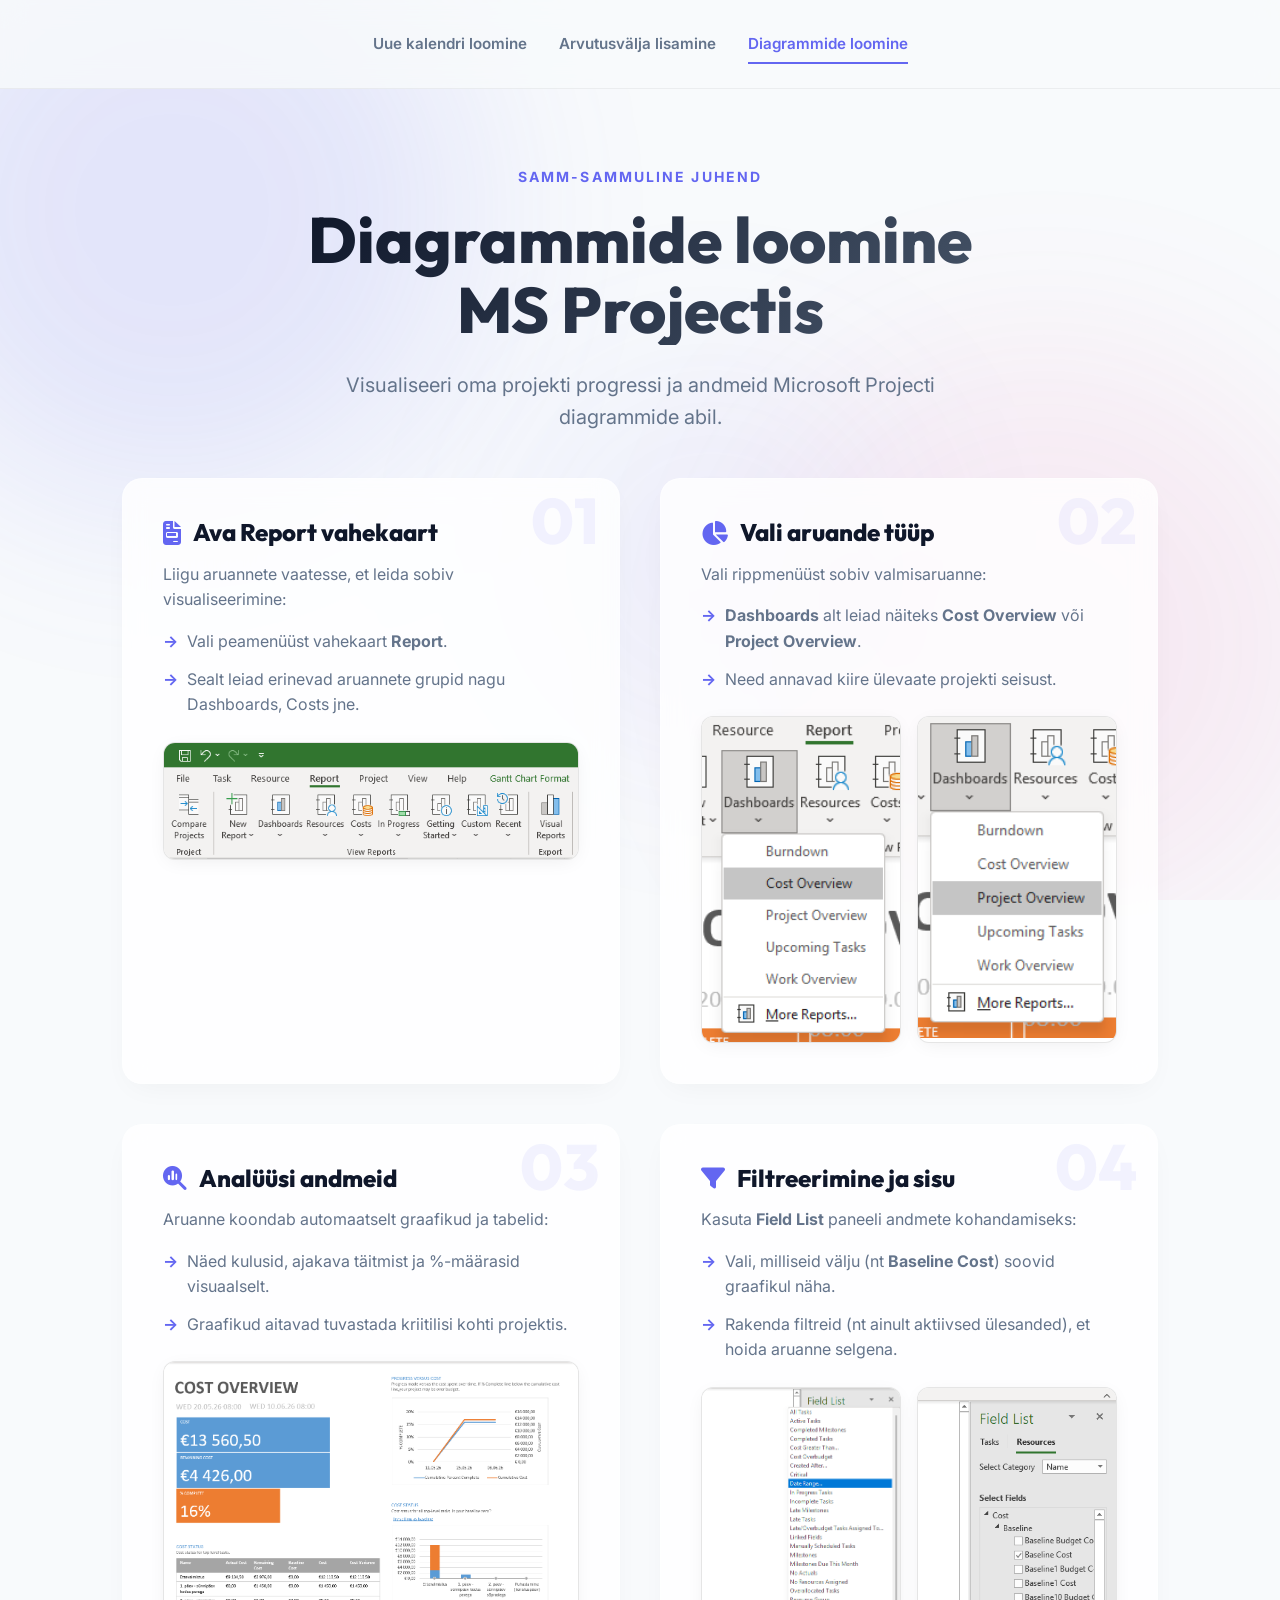
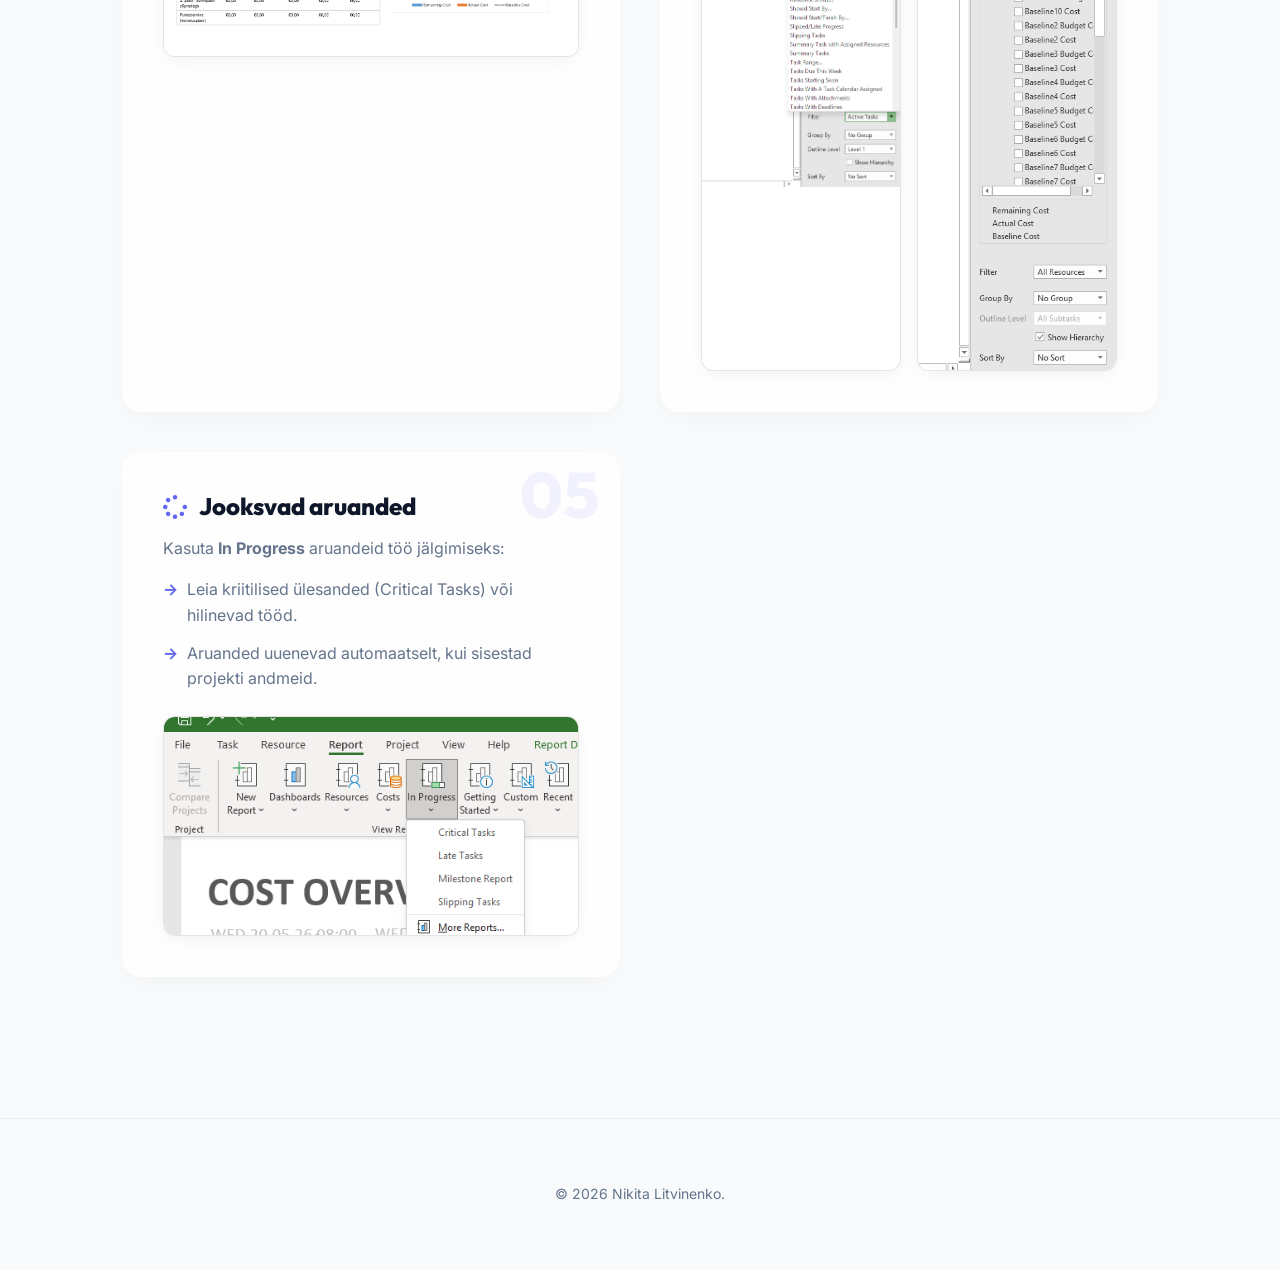
==== diagramm.html @ dd924841 "Add diagramm" ====
<!DOCTYPE html>
<html lang="et">

<head>
    <meta charset="UTF-8">
    <meta name="viewport" content="width=device-width, initial-scale=1.0">
    <title>Kiirjuhend: Diagrammide loomine Microsoft Projectis</title>
    <meta name="description"
        content="Õpi looma visuaalseid aruandeid ja diagramme Microsoft Projectis. Visualiseeri oma projekti edukalt.">
    <link rel="stylesheet" href="style.css">
    <link rel="stylesheet" href="https://cdnjs.cloudflare.com/ajax/libs/font-awesome/6.4.0/css/all.min.css">
    <link rel="icon" type="image/svg+xml"
        href="data:image/svg+xml,<svg xmlns='http://www.w3.org/2000/svg' viewBox='0 0 100 100'><text y='.9em' font-size='90'>📈</text></svg>">
</head>

<body>
    <div class="bg-blobs">
        <div class="blob blob-1"></div>
        <div class="blob blob-2"></div>
        <div class="blob blob-3"></div>
    </div>

    <nav>
        <div class="container">
            <a href="index.html">Uue kalendri loomine</a>
            <a href="valem.html">Arvutusvälja lisamine</a>
            <a href="diagramm.html" class="active">Diagrammide loomine</a>
        </div>
    </nav>

    <header class="container reveal">
        <span class="hero-subtitle">Samm-sammuline juhend</span>
        <h1 id="main-title">Diagrammide loomine <br>MS Projectis</h1>
        <p class="hero-desc">Visualiseeri oma projekti progressi ja andmeid Microsoft Projecti diagrammide abil.</p>
    </header>

    <main class="container">
        <div class="steps-grid">
            <!-- Step 1 -->
            <article class="step-card reveal delay-1" id="step-1">
                <span class="step-number">01</span>
                <h3><i class="fa-solid fa-file-invoice"></i> Ava Report vahekaart</h3>
                <div class="step-content">
                    <p>Liigu aruannete vaatesse, et leida sobiv visualiseerimine:</p>
                    <ul>
                        <li>Vali peamenüüst vahekaart <b>Report</b>.</li>
                        <li>Sealt leiad erinevad aruannete grupid nagu Dashboards, Costs jne.</li>
                    </ul>
                    <div class="step-image">
                        <img src="images/diagramm/1.png" alt="Report vahekaart ja aruannete grupid">
                    </div>
                </div>
            </article>

            <!-- Step 2 -->
            <article class="step-card reveal delay-2" id="step-2">
                <span class="step-number">02</span>
                <h3><i class="fa-solid fa-chart-pie"></i> Vali aruande tüüp</h3>
                <div class="step-content">
                    <p>Vali rippmenüüst sobiv valmisaruanne:</p>
                    <ul>
                        <li><b>Dashboards</b> alt leiad näiteks <b>Cost Overview</b> või <b>Project Overview</b>.</li>
                        <li>Need annavad kiire ülevaate projekti seisust.</li>
                    </ul>
                    <div class="image-row">
                        <div class="step-image">
                            <img src="images/diagramm/2.png" alt="Cost Overview valimine">
                        </div>
                        <div class="step-image">
                            <img src="images/diagramm/3.png" alt="Project Overview valimine">
                        </div>
                    </div>
                </div>
            </article>

            <!-- Step 3 -->
            <article class="step-card reveal delay-3" id="step-3">
                <span class="step-number">03</span>
                <h3><i class="fa-solid fa-magnifying-glass-chart"></i> Analüüsi andmeid</h3>
                <div class="step-content">
                    <p>Aruanne koondab automaatselt graafikud ja tabelid:</p>
                    <ul>
                        <li>Näed kulusid, ajakava täitmist ja %-määrasid visuaalselt.</li>
                        <li>Graafikud aitavad tuvastada kriitilisi kohti projektis.</li>
                    </ul>
                    <div class="step-image">
                        <img src="images/diagramm/4.png" alt="Cost Overview aruande näidis">
                    </div>
                </div>
            </article>

            <!-- Step 4 -->
            <article class="step-card reveal delay-4" id="step-4">
                <span class="step-number">04</span>
                <h3><i class="fa-solid fa-filter"></i> Filtreerimine ja sisu</h3>
                <div class="step-content">
                    <p>Kasuta <b>Field List</b> paneeli andmete kohandamiseks:</p>
                    <ul>
                        <li>Vali, milliseid välju (nt <b>Baseline Cost</b>) soovid graafikul näha.</li>
                        <li>Rakenda filtreid (nt ainult aktiivsed ülesanded), et hoida aruanne selgena.</li>
                    </ul>
                    <div class="image-row">
                        <div class="step-image">
                            <img src="images/diagramm/5.png" alt="Filtrite valimine Field List paneelis">
                        </div>
                        <div class="step-image">
                            <img src="images/diagramm/6.png" alt="Väljade valimine (Baseline Cost)">
                        </div>
                    </div>
                </div>
            </article>

            <!-- Step 5 -->
            <article class="step-card reveal delay-5" id="step-5">
                <span class="step-number">05</span>
                <h3><i class="fa-solid fa-spinner"></i> Jooksvad aruanded</h3>
                <div class="step-content">
                    <p>Kasuta <b>In Progress</b> aruandeid töö jälgimiseks:</p>
                    <ul>
                        <li>Leia kriitilised ülesanded (Critical Tasks) või hilinevad tööd.</li>
                        <li>Aruanded uuenevad automaatselt, kui sisestad projekti andmeid.</li>
                    </ul>
                    <div class="step-image">
                        <img src="images/diagramm/7.png" alt="In Progress aruannete valik">
                    </div>
                </div>
            </article>
        </div>
    </main>

    <!-- Image Modal -->
    <div id="image-modal" class="modal">
        <span class="close">&times;</span>
        <img class="modal-content" id="img-fullscreen">
    </div>

    <footer>
        <div class="container">
            <p>© 2026 Nikita Litvinenko.</p>
        </div>
    </footer>

    <script>
        const observer = new IntersectionObserver((entries) => {
            entries.forEach(entry => {
                if (entry.isIntersecting) {
                    entry.target.classList.add('visible');
                }
            });
        }, { threshold: 0.1 });

        document.querySelectorAll('.reveal').forEach(el => observer.observe(el));

        const modal = document.getElementById('image-modal');
        const modalImg = document.getElementById('img-fullscreen');
        const closeBtn = document.querySelector('.close');

        document.querySelectorAll('.step-image img').forEach(img => {
            img.addEventListener('click', function () {
                modal.style.display = "block";
                modalImg.src = this.src;
                document.body.style.overflow = "hidden";
            });
        });

        const closeModal = () => {
            modal.style.display = "none";
            document.body.style.overflow = "auto";
        };

        closeBtn.onclick = closeModal;
        modal.onclick = (e) => { if (e.target === modal) closeModal(); };
    </script>
</body>

</html>
---- style.css ----
@import url('https://fonts.googleapis.com/css2?family=Inter:wght@300;400;500;600;700&family=Outfit:wght@400;600;800&display=swap');

:root {
  --primary: #6366f1;
  --primary-glow: rgba(99, 102, 241, 0.4);
  --secondary: #ec4899;
  --bg: #f8fafc;
  --text: #0f172a;
  --text-muted: #64748b;
  --card-bg: rgba(255, 255, 255, 0.8);
  --card-border: rgba(255, 255, 255, 0.3);
  --shadow: 0 10px 30px -10px rgba(0, 0, 0, 0.05);
  --radius: 20px;
}

* {
  margin: 0;
  padding: 0;
  box-sizing: border-box;
}

body {
  display: flex;
  flex-direction: column;
  min-height: 100vh;
  gap: 5vh;
  font-family: 'Inter', sans-serif;
  background-color: var(--bg);
  color: var(--text);
  line-height: 1.6;
  overflow-x: hidden;
}

h1,
h2,
h3 {
  font-family: 'Outfit', sans-serif;
  font-weight: 800;
  line-height: 1.1;
}

.container {
  max-width: 1100px;
  margin: 0 auto;
  padding: 0 2rem;
}

/* Background Blobs */
.bg-blobs {
  position: fixed;
  top: 0;
  left: 0;
  width: 100%;
  height: 100%;
  z-index: -2;
  overflow: hidden;
  pointer-events: none;
}

.blob {
  position: absolute;
  width: 600px;
  height: 600px;
  background: var(--primary-glow);
  filter: blur(100px);
  border-radius: 50%;
  opacity: 0.35;
  animation: floatBlobs 25s infinite alternate ease-in-out;
}

.blob-1 {
  top: -10%;
  left: -10%;
  background: rgba(99, 102, 241, 0.4);
}

.blob-2 {
  bottom: -5%;
  right: -5%;
  background: rgba(236, 72, 153, 0.25);
  animation-duration: 35s;
  animation-delay: -7s;
}

.blob-3 {
  top: 40%;
  left: 40%;
  width: 400px;
  height: 400px;
  background: rgba(99, 102, 241, 0.2);
  animation-duration: 45s;
  animation-delay: -15s;
}

@keyframes floatBlobs {
  0% { transform: translate(0, 0) rotate(0deg) scale(1); }
  33% { transform: translate(10vw, 5vh) rotate(120deg) scale(1.1); }
  66% { transform: translate(-5vw, 15vh) rotate(240deg) scale(0.9); }
  100% { transform: translate(0, 0) rotate(360deg) scale(1); }
}

/* Header & Hero */
header {
  padding: 4rem 0 6rem;
  text-align: center;
}

.hero-subtitle {
  color: var(--primary);
  text-transform: uppercase;
  letter-spacing: 0.15em;
  font-weight: 700;
  font-size: 0.875rem;
  margin-bottom: 1rem;
  margin-top: 2rem;
  display: block;
}

h1 {
  font-size: clamp(2.5rem, 5vw, 4rem);
  margin-bottom: 1.5rem;
  background: linear-gradient(135deg, var(--text) 0%, #475569 100%);
  -webkit-background-clip: text;
  background-clip: text;
  -webkit-text-fill-color: transparent;
}

.hero-desc {
  font-size: 1.25rem;
  color: var(--text-muted);
  max-width: 600px;
  margin: 0 auto;
}

/* Navigation */
nav {
  position: sticky;
  top: 0;
  width: 100%;
  z-index: 100;
  padding: 1.5rem 0;
  background: rgba(248, 250, 252, 0.8);
  backdrop-filter: blur(12px);
  -webkit-backdrop-filter: blur(12px);
  border-bottom: 1px solid rgba(0, 0, 0, 0.05);
}

nav .container {
  display: flex;
  justify-content: center;
  align-items: center;
  gap: 2rem;
}

nav a {
  text-decoration: none;
  color: var(--text-muted);
  font-weight: 600;
  font-size: 0.95rem;
  transition: all 0.3s ease;
  position: relative;
  padding: 0.5rem 0;
}

nav a:hover,
nav a.active {
  color: var(--primary);
}

nav a::after {
  content: '';
  position: absolute;
  bottom: 0;
  left: 0;
  width: 0;
  height: 2px;
  background: var(--primary);
  transition: width 0.3s ease;
}

nav a:hover::after,
nav a.active::after {
  width: 100%;
}

@media (max-width: 768px) {
  nav .container {
    gap: 1rem;
    flex-direction: column;
    padding: 1rem;
  }
}

/* Steps Grid */
.steps-grid {
  display: grid;
  gap: 2.5rem;
  grid-template-columns: repeat(auto-fit, minmax(320px, 1fr));
  padding-bottom: 6rem;
}

.step-card {
  background: var(--card-bg);
  backdrop-filter: blur(12px);
  -webkit-backdrop-filter: blur(12px);
  border: 1px solid var(--card-border);
  border-radius: var(--radius);
  padding: 2.5rem;
  box-shadow: var(--shadow);
  transition: all 0.4s cubic-bezier(0.23, 1, 0.32, 1);
  position: relative;
  overflow: hidden;
  display: flex;
  flex-direction: column;
}

.step-card:hover {
  transform: translateY(-8px);
  box-shadow: 0 20px 40px -15px rgba(0, 0, 0, 0.1);
  border-color: var(--primary-glow);
}

.step-number {
  font-family: 'Outfit', sans-serif;
  font-size: 4rem;
  font-weight: 800;
  color: rgba(99, 102, 241, 0.08);
  position: absolute;
  top: 10px;
  right: 20px;
  line-height: 1;
}

.step-card h3 {
  font-size: 1.5rem;
  margin-bottom: 1rem;
  color: var(--text);
  display: flex;
  align-items: center;
  gap: 0.75rem;
}

.step-card h3 i {
  color: var(--primary);
}

.step-content {
  color: var(--text-muted);
  font-size: 1rem;
  flex-grow: 1;
}

.step-image {
  margin-top: 1.5rem;
  border-radius: 12px;
  overflow: hidden;
  border: 1px solid rgba(0, 0, 0, 0.1);
  box-shadow: 0 4px 20px -5px rgba(0, 0, 0, 0.08);
  transition: transform 0.4s ease;
  background: white;
}

.step-image:hover {
  transform: scale(1.02);
  box-shadow: 0 10px 30px -10px rgba(0, 0, 0, 0.15);
}

.step-image img {
  width: 100%;
  height: auto;
  display: block;
  cursor: zoom-in;
}

.image-row {
  display: flex;
  gap: 1rem;
  margin-top: 1.5rem;
}

.image-row .step-image {
  margin-top: 0;
  flex: 1;
}

@media (max-width: 640px) {
  .image-row {
    flex-direction: column;
  }
}

.step-content ul {
  list-style: none;
  margin-top: 1rem;
}

.step-content li {
  position: relative;
  padding-left: 1.5rem;
  margin-bottom: 0.75rem;
}

.step-content li::before {
  content: '→';
  position: absolute;
  left: 0;
  color: var(--primary);
  font-weight: 700;
}

/* Footer */
footer {
  text-align: center;
  padding: 4rem 0;
  border-top: 1px solid rgba(0, 0, 0, 0.05);
  color: var(--text-muted);
  font-size: 0.875rem;
}

/* Animations */
.reveal {
  opacity: 0;
  transform: translateY(30px);
  transition: all 0.8s ease-out;
}

.reveal.visible {
  opacity: 1;
  transform: translateY(0);
}

.delay-1 {
  animation-delay: 0.1s;
}

.delay-2 {
  animation-delay: 0.2s;
}

.delay-3 {
  animation-delay: 0.3s;
}

.delay-4 {
  animation-delay: 0.4s;
}

.delay-5 {
  animation-delay: 0.5s;
}

/* Mobile Optimization */
@media (max-width: 768px) {
  header {
    padding: 3rem 0;
  }

  .steps-grid {
    grid-template-columns: 1fr;
  }

  .step-card {
    padding: 1.5rem;
  }
}

/* Lightbox Modal */
.modal {
  display: none;
  position: fixed;
  z-index: 1000;
  padding-top: 50px;
  left: 0;
  top: 0;
  width: 100%;
  height: 100%;
  overflow: auto;
  background-color: rgba(2, 6, 23, 0.95);
  backdrop-filter: blur(8px);
  -webkit-backdrop-filter: blur(8px);
  cursor: pointer;
}

.modal-content {
  margin: auto;
  display: block;
  max-width: 90%;
  max-height: 85vh;
  border-radius: 12px;
  box-shadow: 0 20px 50px rgba(0, 0, 0, 0.5);
  transform: scale(0.9);
  animation: modalZoom 0.3s cubic-bezier(0.23, 1, 0.32, 1) forwards;
}

@keyframes modalZoom {
  to {
    transform: scale(1);
  }
}

.close {
  position: absolute;
  top: 25px;
  right: 35px;
  color: white;
  font-size: 40px;
  font-weight: 800;
  cursor: pointer;
  transition: 0.3s;
  z-index: 1001;
  line-height: 1;
}

.close:hover {
  color: var(--primary);
  transform: rotate(90deg);
}

@media (max-width: 768px) {
  .modal-content {
    max-width: 95%;
    margin-top: 20%;
  }
}
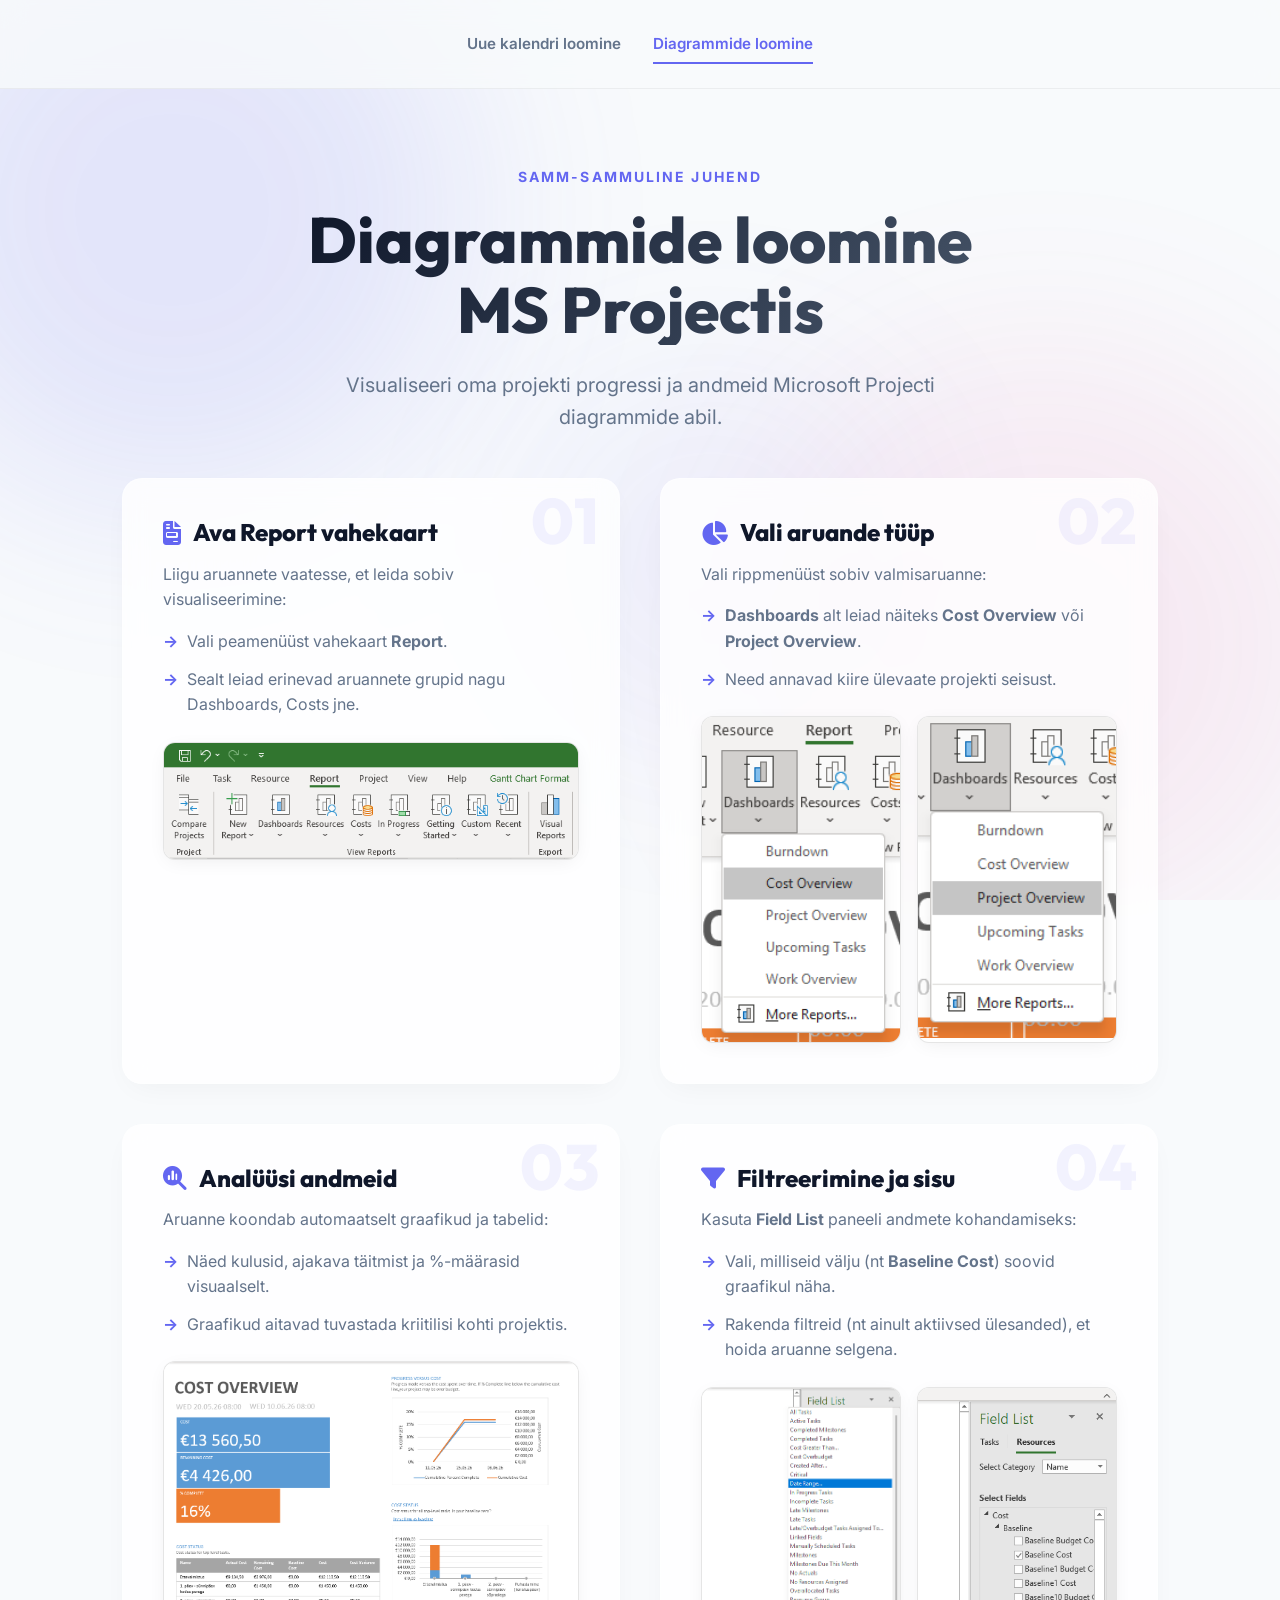
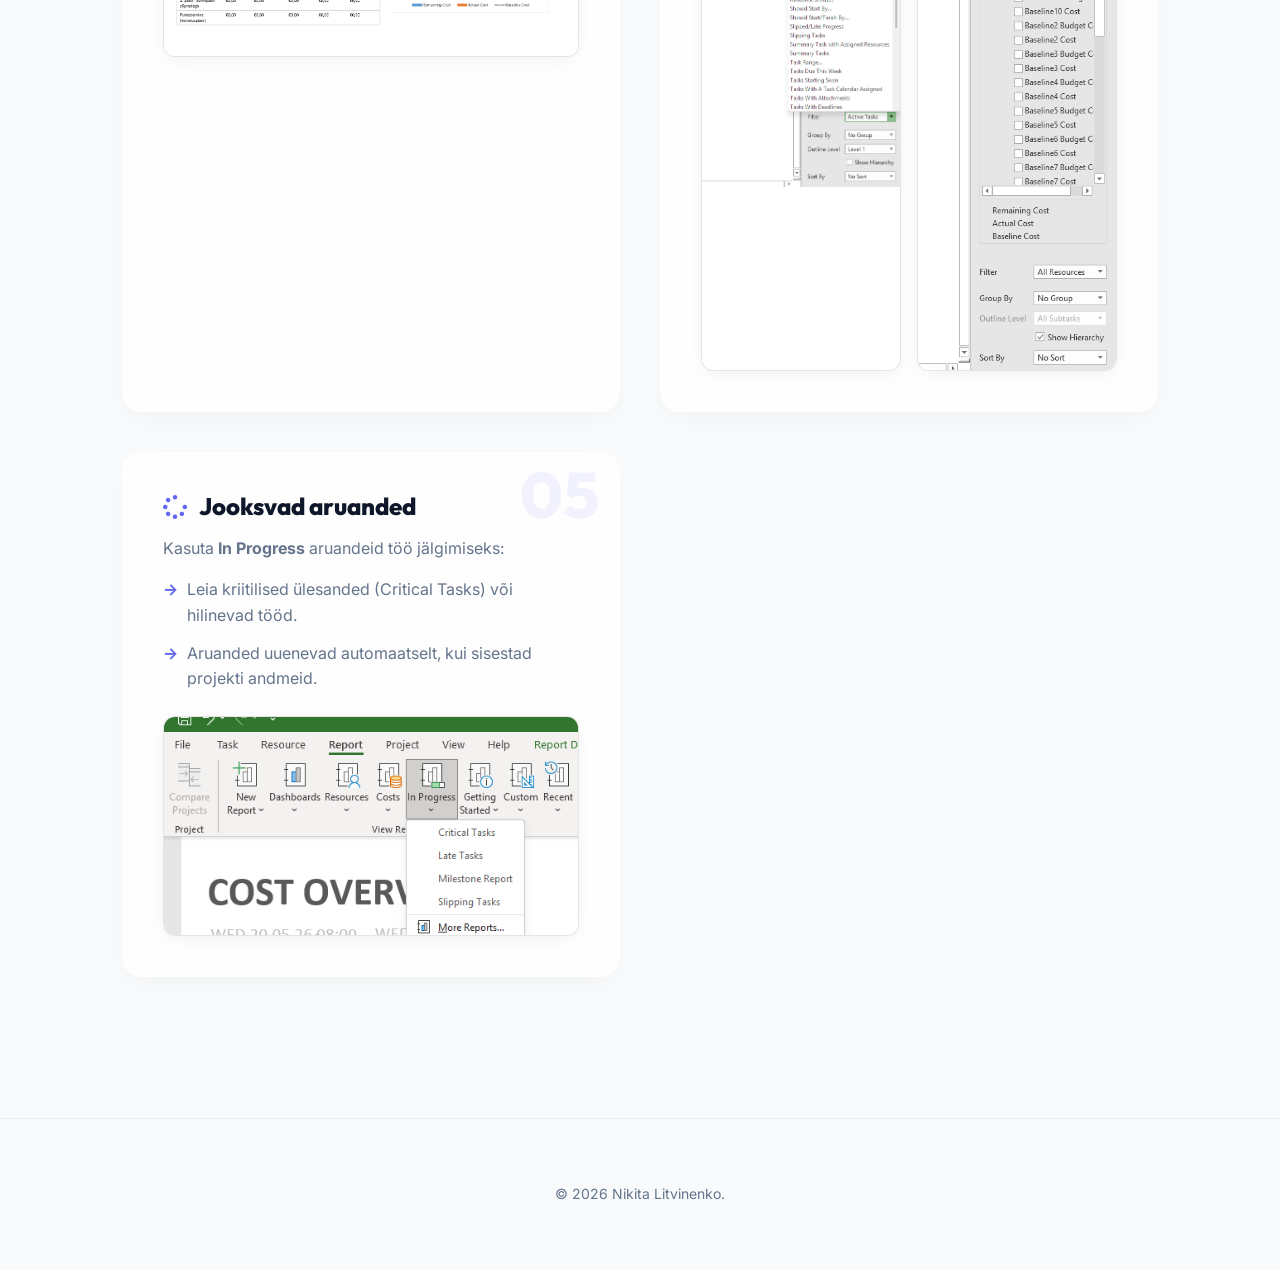
==== commit 191f9c13: "Update menu" ====
--- a/diagramm.html
+++ b/diagramm.html
@@ -23,7 +23,6 @@
     <nav>
         <div class="container">
             <a href="index.html">Uue kalendri loomine</a>
-            <a href="valem.html">Arvutusvälja lisamine</a>
             <a href="diagramm.html" class="active">Diagrammide loomine</a>
         </div>
     </nav>
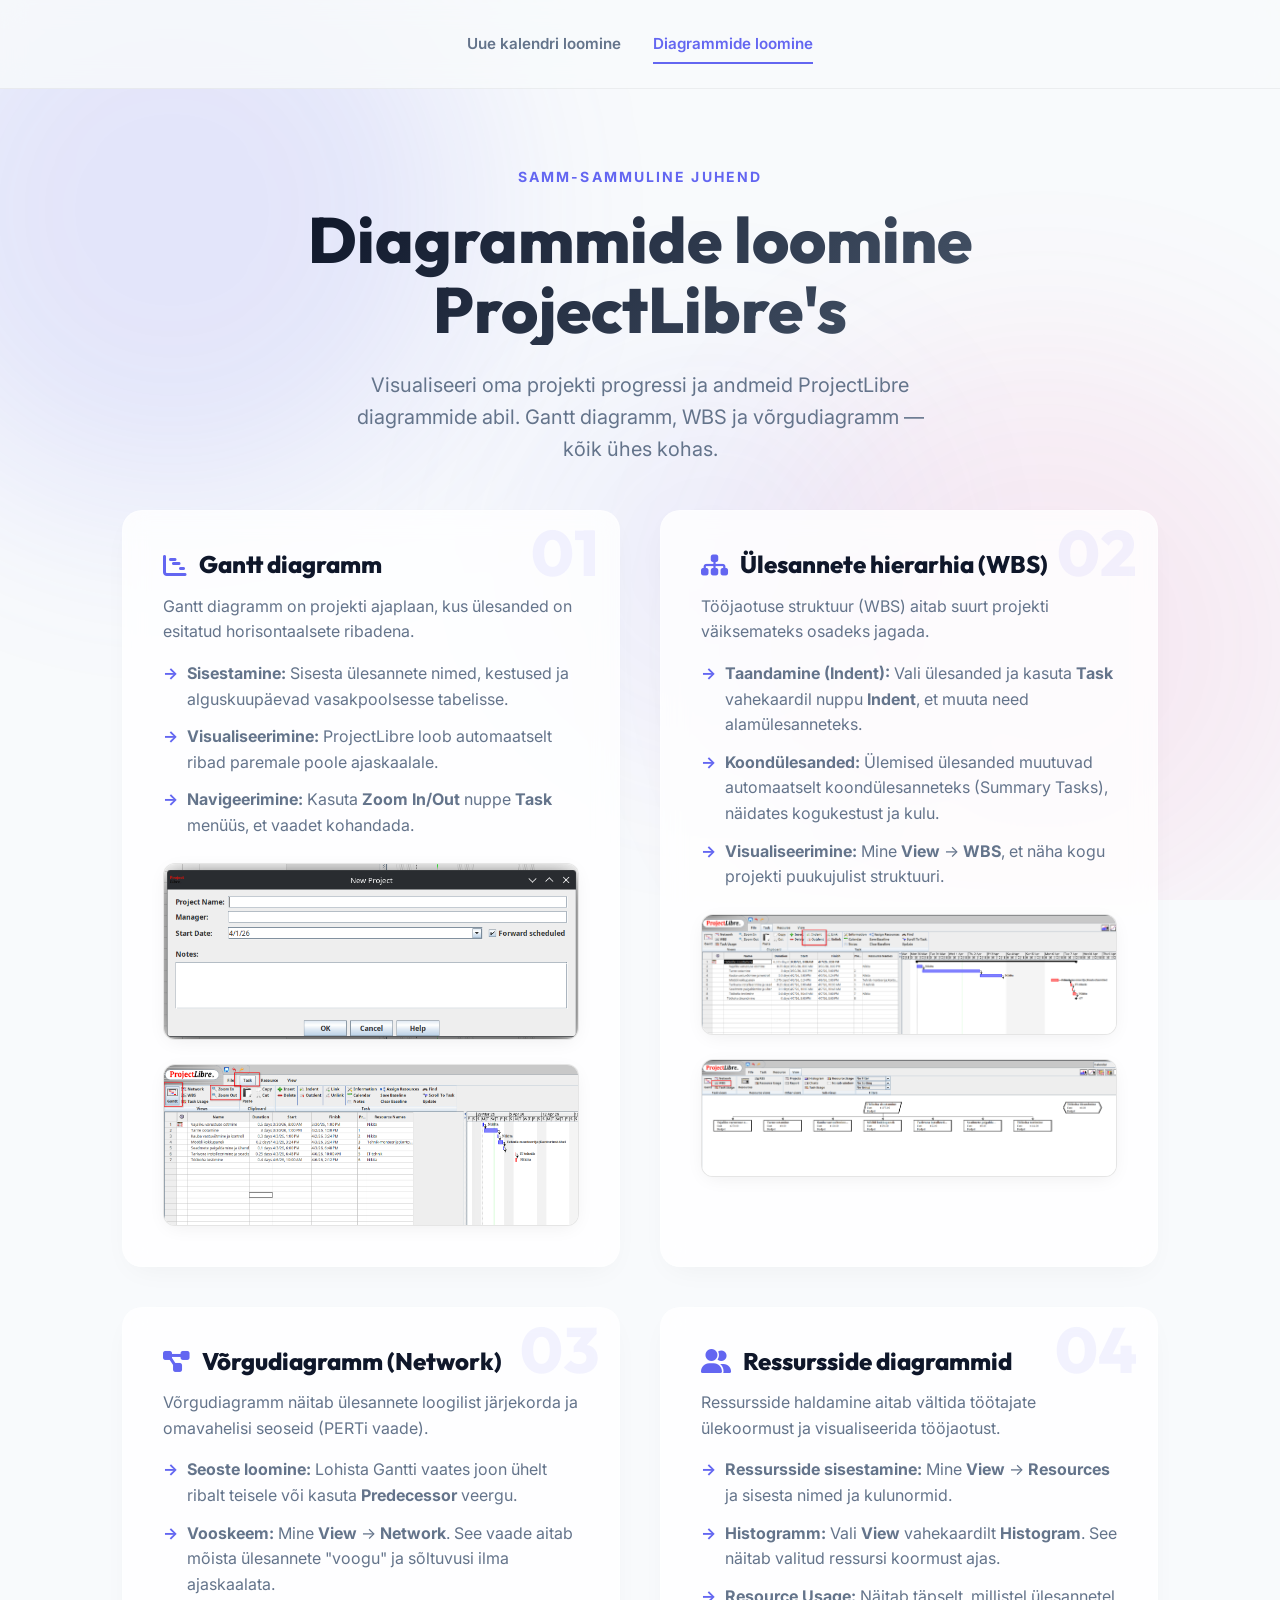
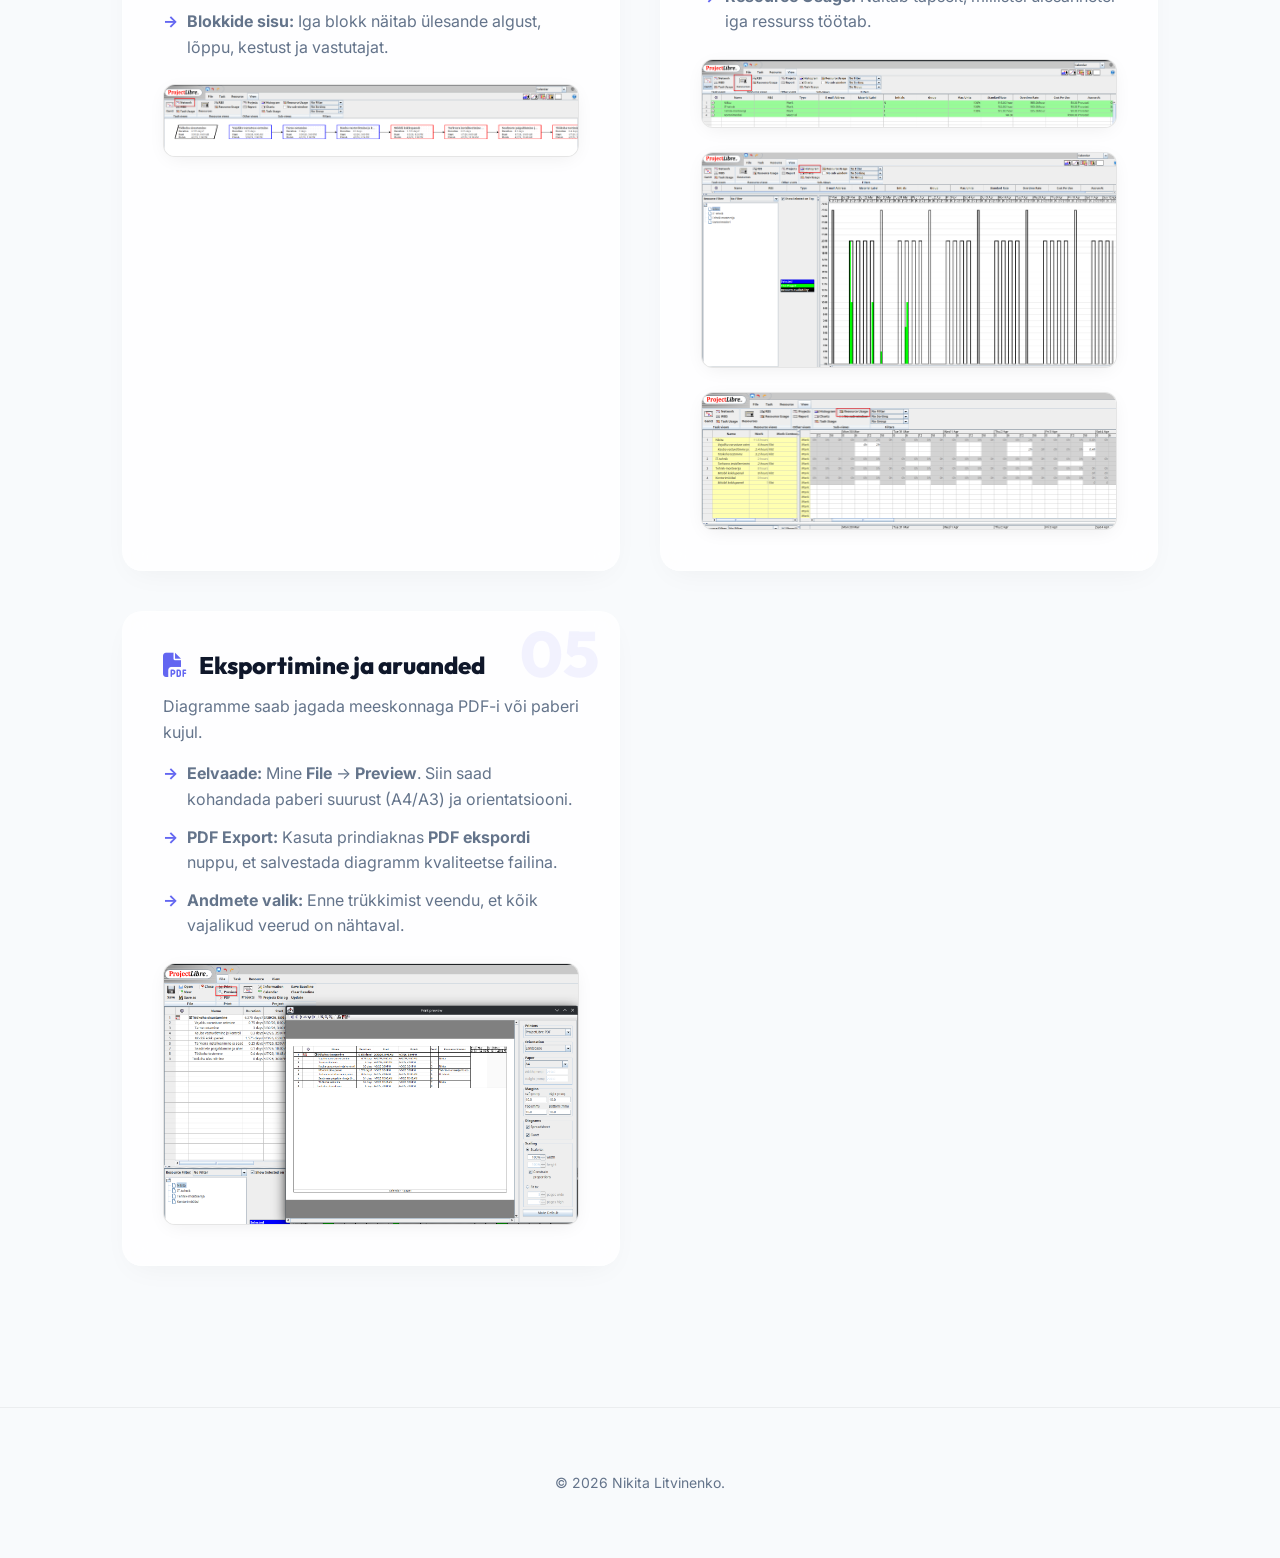
==== commit ef102c13: "Update diagramm.html" ====
--- a/diagramm.html
+++ b/diagramm.html
@@ -4,9 +4,9 @@
 <head>
     <meta charset="UTF-8">
     <meta name="viewport" content="width=device-width, initial-scale=1.0">
-    <title>Kiirjuhend: Diagrammide loomine Microsoft Projectis</title>
+    <title>Kiirjuhend: Diagrammide loomine ProjectLibre's</title>
     <meta name="description"
-        content="Õpi looma visuaalseid aruandeid ja diagramme Microsoft Projectis. Visualiseeri oma projekti edukalt.">
+        content="Õpi looma Gantt diagramme, WBS skeeme ja võrgudiagramme ProjectLibre's. Visualiseeri oma projekti edukalt.">
     <link rel="stylesheet" href="style.css">
     <link rel="stylesheet" href="https://cdnjs.cloudflare.com/ajax/libs/font-awesome/6.4.0/css/all.min.css">
     <link rel="icon" type="image/svg+xml"
@@ -29,8 +29,9 @@
 
     <header class="container reveal">
         <span class="hero-subtitle">Samm-sammuline juhend</span>
-        <h1 id="main-title">Diagrammide loomine <br>MS Projectis</h1>
-        <p class="hero-desc">Visualiseeri oma projekti progressi ja andmeid Microsoft Projecti diagrammide abil.</p>
+        <h1 id="main-title">Diagrammide loomine <br>ProjectLibre's</h1>
+        <p class="hero-desc">Visualiseeri oma projekti progressi ja andmeid ProjectLibre diagrammide abil. Gantt
+            diagramm, WBS ja võrgudiagramm — kõik ühes kohas.</p>
     </header>
 
     <main class="container">
@@ -38,15 +39,24 @@
             <!-- Step 1 -->
             <article class="step-card reveal delay-1" id="step-1">
                 <span class="step-number">01</span>
-                <h3><i class="fa-solid fa-file-invoice"></i> Ava Report vahekaart</h3>
-                <div class="step-content">
-                    <p>Liigu aruannete vaatesse, et leida sobiv visualiseerimine:</p>
-                    <ul>
-                        <li>Vali peamenüüst vahekaart <b>Report</b>.</li>
-                        <li>Sealt leiad erinevad aruannete grupid nagu Dashboards, Costs jne.</li>
-                    </ul>
-                    <div class="step-image">
-                        <img src="images/diagramm/1.png" alt="Report vahekaart ja aruannete grupid">
+                <h3><i class="fa-solid fa-chart-gantt"></i> Gantt diagramm</h3>
+                <div class="step-content">
+                    <p>Gantt diagramm on projekti ajaplaan, kus ülesanded on esitatud horisontaalsete ribadena.</p>
+                    <ul>
+                        <li><b>Sisestamine:</b> Sisesta ülesannete nimed, kestused ja alguskuupäevad vasakpoolsesse
+                            tabelisse.</li>
+                        <li><b>Visualiseerimine:</b> ProjectLibre loob automaatselt ribad paremale poole ajaskaalale.
+                        </li>
+                        <li><b>Navigeerimine:</b> Kasuta <b>Zoom In/Out</b> nuppe <b>Task</b> menüüs, et vaadet
+                            kohandada.</li>
+                    </ul>
+
+                    <div class="step-image">
+                        <img src="images/diagramm/1.png" alt="Gantt diagrammi vaade">
+                    </div>
+
+                    <div class="step-image">
+                        <img src="images/diagramm/2.png" alt="Gantt diagrammi vaade">
                     </div>
                 </div>
             </article>
@@ -54,20 +64,25 @@
             <!-- Step 2 -->
             <article class="step-card reveal delay-2" id="step-2">
                 <span class="step-number">02</span>
-                <h3><i class="fa-solid fa-chart-pie"></i> Vali aruande tüüp</h3>
-                <div class="step-content">
-                    <p>Vali rippmenüüst sobiv valmisaruanne:</p>
-                    <ul>
-                        <li><b>Dashboards</b> alt leiad näiteks <b>Cost Overview</b> või <b>Project Overview</b>.</li>
-                        <li>Need annavad kiire ülevaate projekti seisust.</li>
-                    </ul>
-                    <div class="image-row">
-                        <div class="step-image">
-                            <img src="images/diagramm/2.png" alt="Cost Overview valimine">
-                        </div>
-                        <div class="step-image">
-                            <img src="images/diagramm/3.png" alt="Project Overview valimine">
-                        </div>
+                <h3><i class="fa-solid fa-sitemap"></i> Ülesannete hierarhia (WBS)</h3>
+                <div class="step-content">
+                    <p>Tööjaotuse struktuur (WBS) aitab suurt projekti väiksemateks osadeks jagada.</p>
+                    <ul>
+                        <li><b>Taandamine (Indent):</b> Vali ülesanded ja kasuta <b>Task</b> vahekaardil nuppu
+                            <b>Indent</b>, et muuta need alamülesanneteks.
+                        </li>
+                        <li><b>Koondülesanded:</b> Ülemised ülesanded muutuvad automaatselt koondülesanneteks (Summary
+                            Tasks), näidates kogukestust ja kulu.</li>
+                        <li><b>Visualiseerimine:</b> Mine <b>View</b> → <b>WBS</b>, et näha kogu projekti puukujulist
+                            struktuuri.</li>
+                    </ul>
+
+                    <div class="step-image">
+                        <img src="images/diagramm/3.png" alt="Indent">
+                    </div>
+
+                    <div class="step-image">
+                        <img src="images/diagramm/4.png" alt="WBS puudiagramm">
                     </div>
                 </div>
             </article>
@@ -75,15 +90,20 @@
             <!-- Step 3 -->
             <article class="step-card reveal delay-3" id="step-3">
                 <span class="step-number">03</span>
-                <h3><i class="fa-solid fa-magnifying-glass-chart"></i> Analüüsi andmeid</h3>
-                <div class="step-content">
-                    <p>Aruanne koondab automaatselt graafikud ja tabelid:</p>
-                    <ul>
-                        <li>Näed kulusid, ajakava täitmist ja %-määrasid visuaalselt.</li>
-                        <li>Graafikud aitavad tuvastada kriitilisi kohti projektis.</li>
-                    </ul>
-                    <div class="step-image">
-                        <img src="images/diagramm/4.png" alt="Cost Overview aruande näidis">
+                <h3><i class="fa-solid fa-diagram-project"></i> Võrgudiagramm (Network)</h3>
+                <div class="step-content">
+                    <p>Võrgudiagramm näitab ülesannete loogilist järjekorda ja omavahelisi seoseid (PERTi vaade).</p>
+                    <ul>
+                        <li><b>Seoste loomine:</b> Lohista Gantti vaates joon ühelt ribalt teisele või kasuta
+                            <b>Predecessor</b> veergu.
+                        </li>
+                        <li><b>Vooskeem:</b> Mine <b>View</b> → <b>Network</b>. See vaade aitab mõista ülesannete
+                            "voogu" ja sõltuvusi ilma ajaskaalata.</li>
+                        <li><b>Blokkide sisu:</b> Iga blokk näitab ülesande algust, lõppu, kestust ja vastutajat.</li>
+                    </ul>
+
+                    <div class="step-image">
+                        <img src="images/diagramm/5.png" alt="Võrgudiagrammi vaade">
                     </div>
                 </div>
             </article>
@@ -91,36 +111,47 @@
             <!-- Step 4 -->
             <article class="step-card reveal delay-4" id="step-4">
                 <span class="step-number">04</span>
-                <h3><i class="fa-solid fa-filter"></i> Filtreerimine ja sisu</h3>
-                <div class="step-content">
-                    <p>Kasuta <b>Field List</b> paneeli andmete kohandamiseks:</p>
-                    <ul>
-                        <li>Vali, milliseid välju (nt <b>Baseline Cost</b>) soovid graafikul näha.</li>
-                        <li>Rakenda filtreid (nt ainult aktiivsed ülesanded), et hoida aruanne selgena.</li>
-                    </ul>
-                    <div class="image-row">
-                        <div class="step-image">
-                            <img src="images/diagramm/5.png" alt="Filtrite valimine Field List paneelis">
-                        </div>
-                        <div class="step-image">
-                            <img src="images/diagramm/6.png" alt="Väljade valimine (Baseline Cost)">
-                        </div>
+                <h3><i class="fa-solid fa-user-group"></i> Ressursside diagrammid</h3>
+                <div class="step-content">
+                    <p>Ressursside haldamine aitab vältida töötajate ülekoormust ja visualiseerida tööjaotust.</p>
+                    <ul>
+                        <li><b>Ressursside sisestamine:</b> Mine <b>View</b> → <b>Resources</b> ja sisesta nimed ja
+                            kulunormid.</li>
+                        <li><b>Histogramm:</b> Vali <b>View</b> vahekaardilt <b>Histogram</b>. See näitab valitud
+                            ressursi koormust ajas.</li>
+                        <li><b>Resource Usage:</b> Näitab täpselt, millistel ülesannetel iga ressurss töötab.</li>
+                    </ul>
+
+                    <div class="step-image">
+                        <img src="images/diagramm/6.png" alt="Ressursside diagrammi vaade">
+                    </div>
+
+                    <div class="step-image">
+                        <img src="images/diagramm/7.png" alt="Histogramm">
+                    </div>
+
+                    <div class="step-image">
+                        <img src="images/diagramm/8.png" alt="Resource Usage">
                     </div>
                 </div>
             </article>
 
             <!-- Step 5 -->
-            <article class="step-card reveal delay-5" id="step-5">
+            <article class="step-card reveal delay-1" id="step-5">
                 <span class="step-number">05</span>
-                <h3><i class="fa-solid fa-spinner"></i> Jooksvad aruanded</h3>
-                <div class="step-content">
-                    <p>Kasuta <b>In Progress</b> aruandeid töö jälgimiseks:</p>
-                    <ul>
-                        <li>Leia kriitilised ülesanded (Critical Tasks) või hilinevad tööd.</li>
-                        <li>Aruanded uuenevad automaatselt, kui sisestad projekti andmeid.</li>
-                    </ul>
-                    <div class="step-image">
-                        <img src="images/diagramm/7.png" alt="In Progress aruannete valik">
+                <h3><i class="fa-solid fa-file-pdf"></i> Eksportimine ja aruanded</h3>
+                <div class="step-content">
+                    <p>Diagramme saab jagada meeskonnaga PDF-i või paberi kujul.</p>
+                    <ul>
+                        <li><b>Eelvaade:</b> Mine <b>File</b> → <b>Preview</b>. Siin saad kohandada paberi suurust
+                            (A4/A3) ja orientatsiooni.</li>
+                        <li><b>PDF Export:</b> Kasuta prindiaknas <b>PDF ekspordi</b> nuppu, et salvestada diagramm
+                            kvaliteetse failina.</li>
+                        <li><b>Andmete valik:</b> Enne trükkimist veendu, et kõik vajalikud veerud on nähtaval.</li>
+                    </ul>
+
+                    <div class="step-image">
+                        <img src="images/diagramm/9.png" alt="Print Preview">
                     </div>
                 </div>
             </article>
